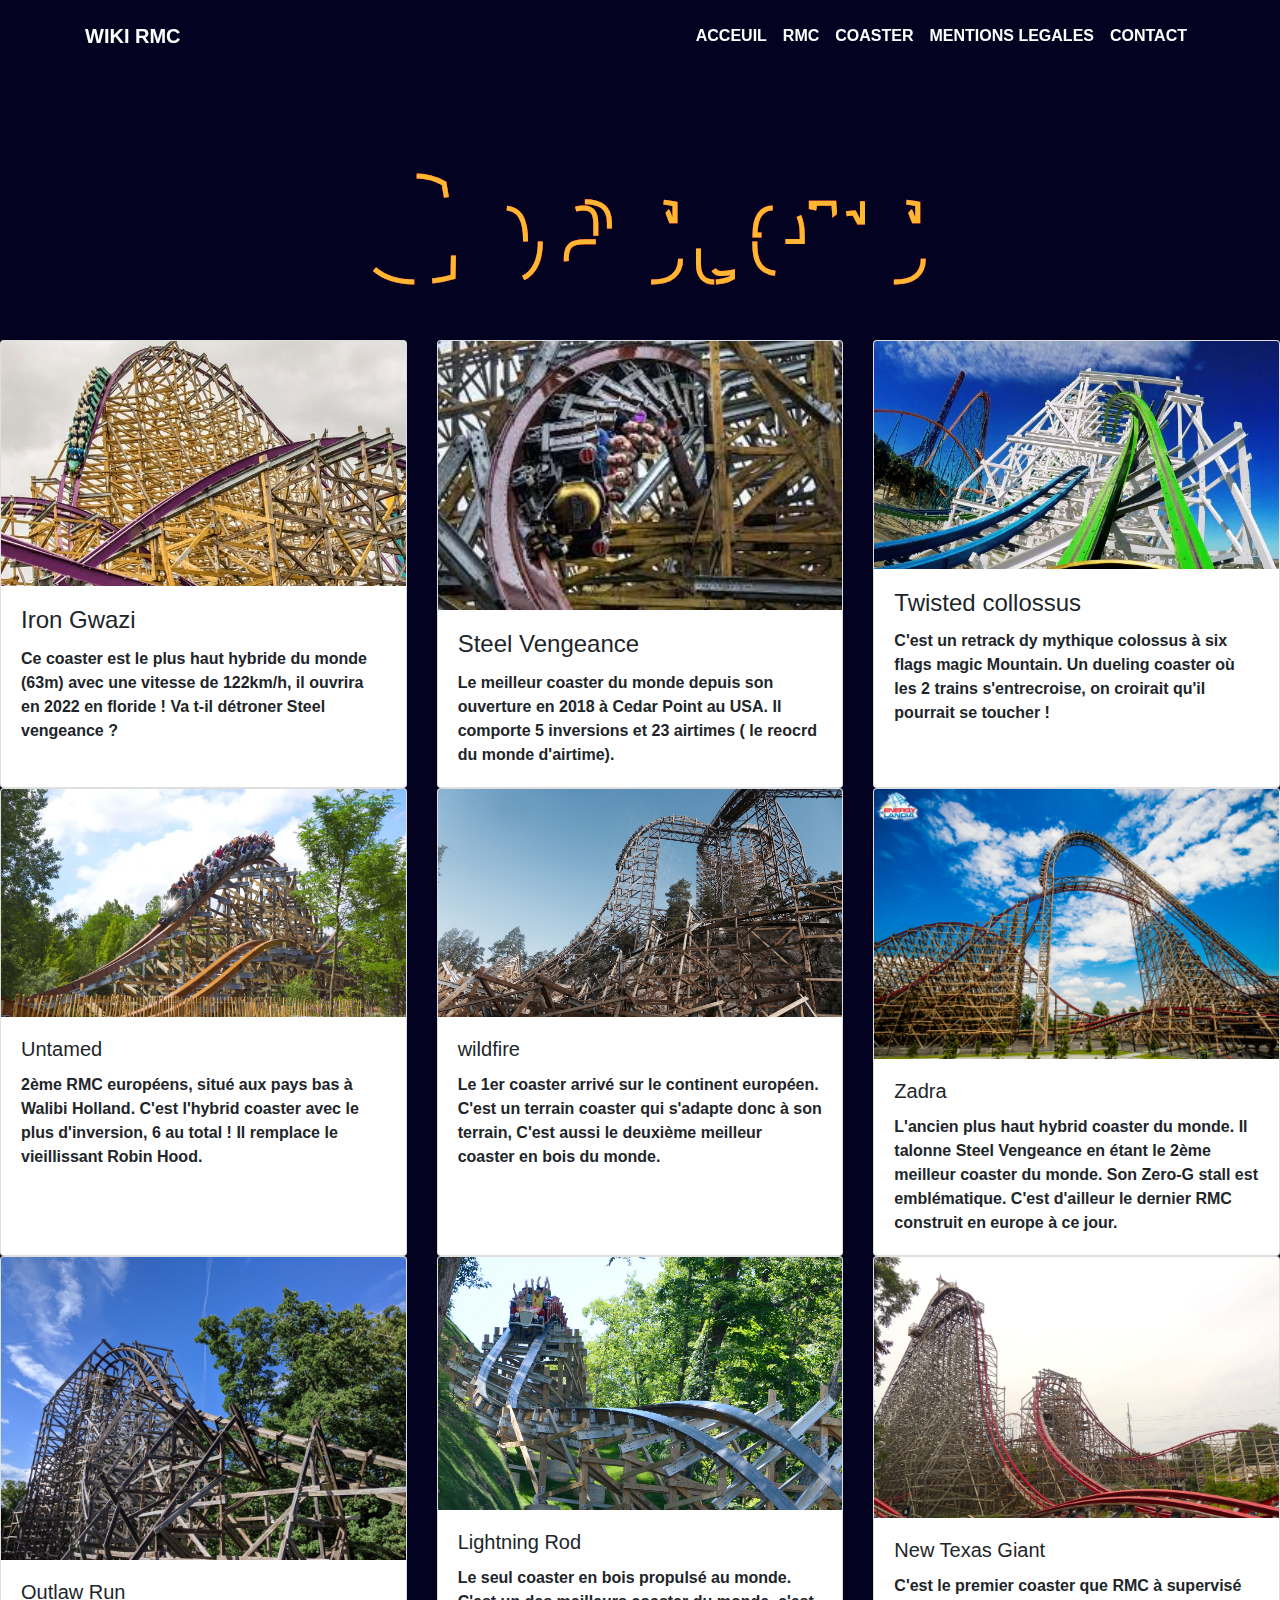
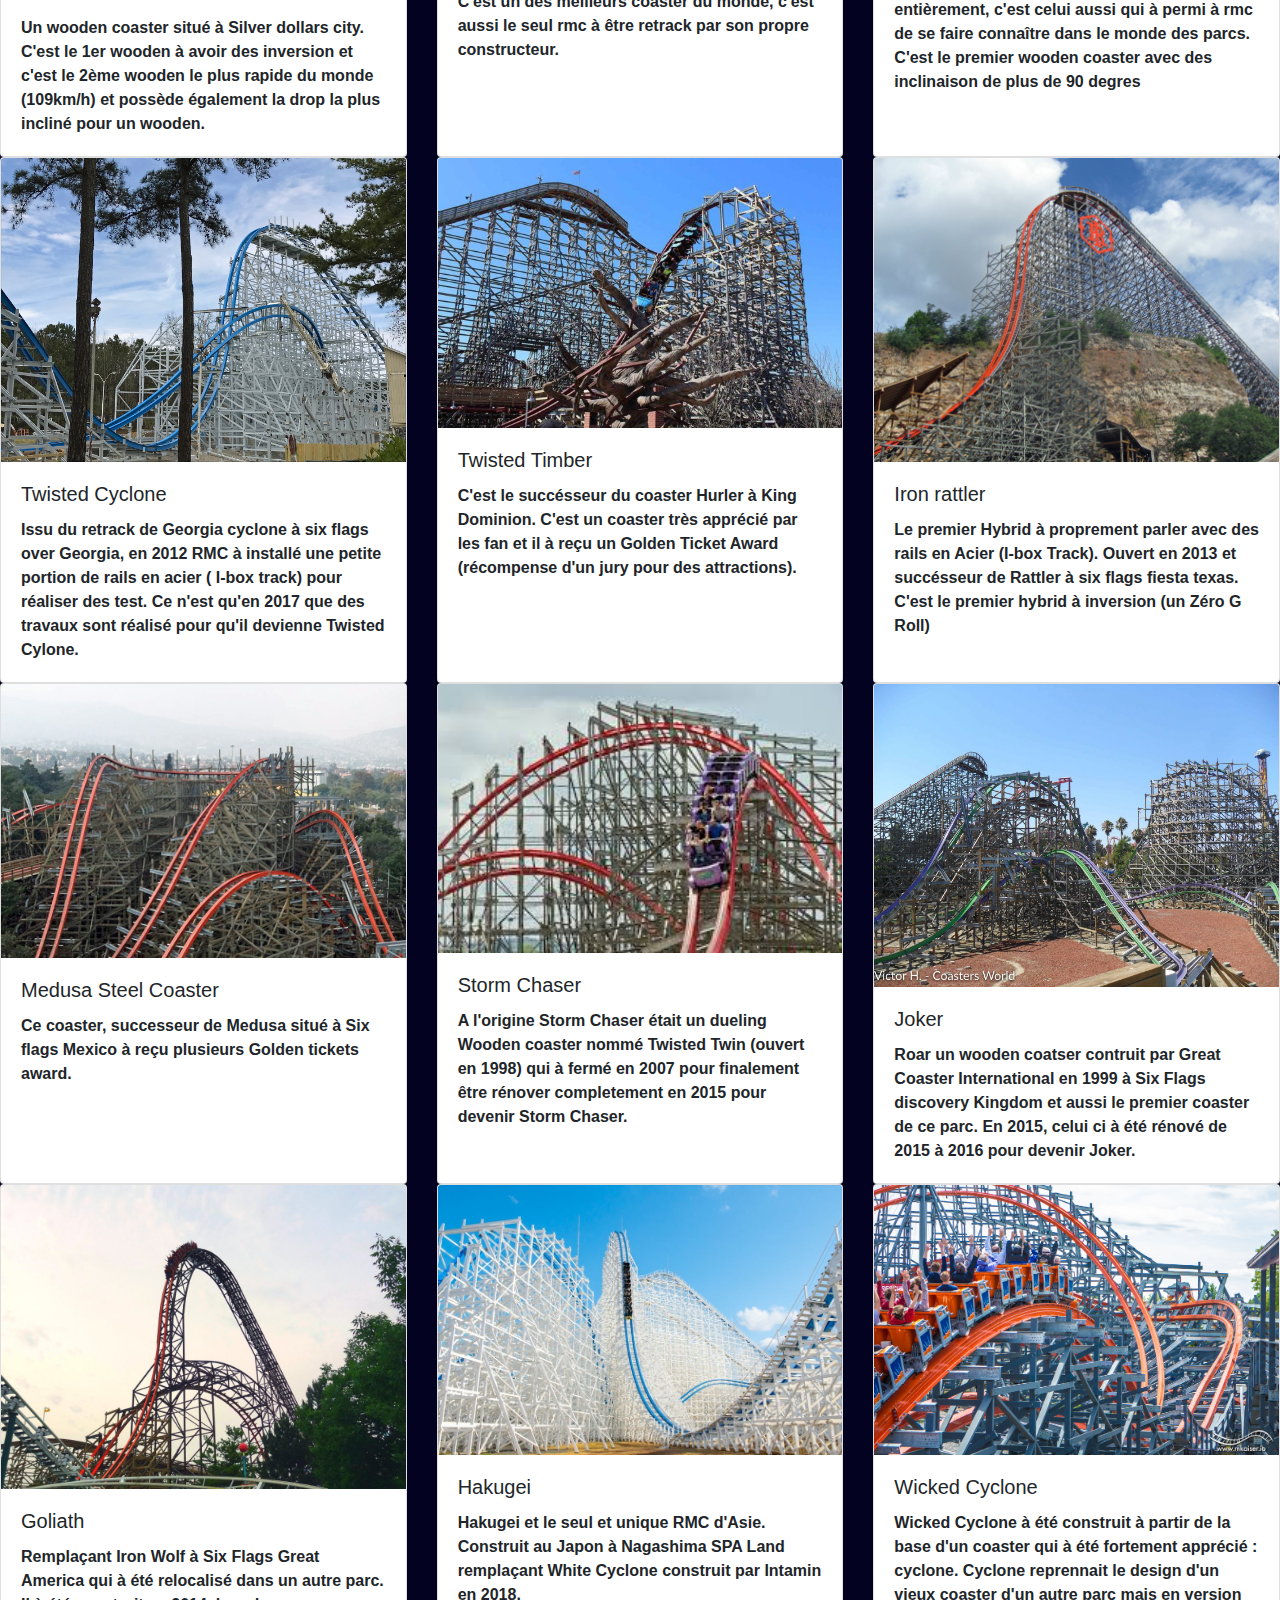
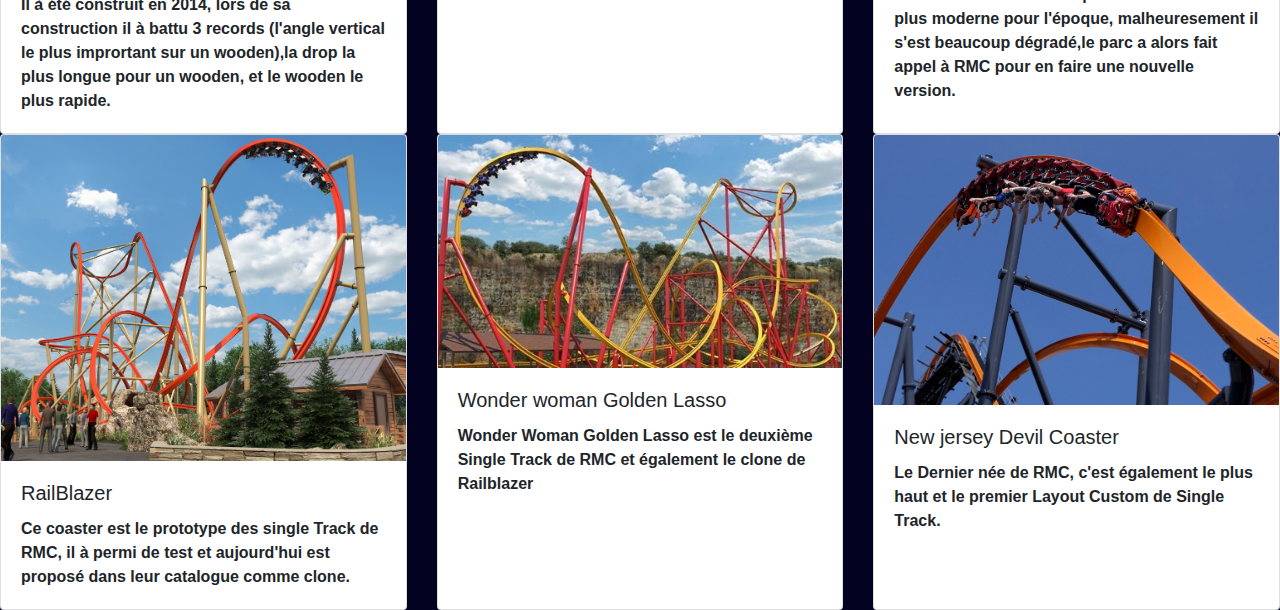
==== projet_RMC/projet_RMC/coaster.html @ e32b7cf5 "Add files via upload" ====
<html>
<head>
<meta http-equiv="Content-Type" content="text/html"; charset="UTF-8" />

    <meta name="viewport" content="width=device-width, initial-scale=1, shrink-to-fit=no">
<link rel="stylesheet" href="https://stackpath.bootstrapcdn.com/bootstrap/4.4.1/css/bootstrap.min.css" integrity="sha384-Vkoo8x4CGsO3+Hhxv8T/Q5PaXtkKtu6ug5TOeNV6gBiFeWPGFN9MuhOf23Q9Ifjh" crossorigin="anonymous">
<link rel="stylesheet" href="css/main.css">
<script type="text/javascript" src="js/script.js"></script>
<title>Projet SLAM RMC WIKI</title>
</head>
<body>
    <body>
        <ul class="background"></ul>
        <header class="header container-fluid">
            <nav class="navbar navbar-expand-lg fixed-top py-3 row">
                <div class="container"><a href="#" class="navbar-brand text-uppercase font-weight-bold">Wiki RMC</a>
                    <button type="button" data-toggle="collapse" data-target="#navbarSupportedContent" aria-controls="navbarSupportedContent" aria-expanded="false" aria-label="Toggle navigation" class="navbar-toggler navbar-toggler-right"><i class="fa fa-bars"></i></button>
                    
                    <div id="navbarSupportedContent" class="collapse navbar-collapse">
                        <ul class="navbar-nav ml-auto">
                            <li class="nav-item active"><a href="index.html" class="nav-link text-uppercase font-weight-bold">Acceuil <span class="sr-only">(current)</span></a></li>
                            <li class="nav-item"><a href="rmc.html" class="nav-link text-uppercase font-weight-bold">RMC</a></li>
                            <li class="nav-item"><a href="coaster.html" class="nav-link text-uppercase font-weight-bold">Coaster</a></li>
                            <li class="nav-item"><a href="condition.html" class="nav-link text-uppercase font-weight-bold">Mentions Legales</a></li>
                            <li class="nav-item"><a href="contact.html" class="nav-link text-uppercase font-weight-bold">Contact</a></li>
                        </ul>
                    </div>
                </div>
            </nav>
        </header>
      </body>     
      <svg viewBox="0 0 960 300">
        <symbol id="s-text">
            <text text-anchor="middle" x="50%" y="80%">Coasters</text>
        </symbol>
    
        <g class = "g-ants">
            <use xlink:href="#s-text" class="text-copy"></use>
            <use xlink:href="#s-text" class="text-copy"></use>
            <use xlink:href="#s-text" class="text-copy"></use>
            <use xlink:href="#s-text" class="text-copy"></use>
            <use xlink:href="#s-text" class="text-copy"></use>
        </g>
    </svg>

    <div class="card-deck">
        <div class="card">
          <img src="images/IronGwazi.jpg" class="card-img-top" alt="">
          <div class="card-body">
            <h4 class="card-title">Iron Gwazi</h4>
            <p class="card-text">Ce coaster est le plus haut hybride du monde (63m) avec une vitesse de 122km/h, il ouvrira en 2022 en floride ! Va t-il détroner Steel vengeance ?</p>
          </div>
        </div>
        <div class="card">
          <img src="images/steel vengeance.jfif" class="card-img-top" alt="">
          <div class="card-body">
            <h4 class="card-title">Steel Vengeance</h4>
            <p class="card-text">Le meilleur coaster du monde depuis son ouverture en 2018 à Cedar Point au USA. Il comporte 5 inversions et 23 airtimes ( le reocrd du monde d'airtime).</p>
          </div>
        </div>
        <div class="card">
          <img src="images/twited colossus.jpg" class="card-img-top" alt="">
          <div class="card-body">
            <h4 class="card-title">Twisted collossus</h4>
            <p class="card-text">C'est un retrack dy mythique colossus à six flags magic Mountain. Un dueling coaster où les 2 trains s'entrecroise, on croirait qu'il pourrait se toucher !</p>
          </div>
        </div>
      </div>
      <div class="card-deck">
        <div class="card">
          <img src="images/untamed.jpg" class="card-img-top" alt="">
          <div class="card-body">
            <h5 class="card-title">Untamed</h5>
            <p class="card-text">2ème RMC européens, situé aux pays bas à Walibi Holland. C'est l'hybrid coaster avec le plus d'inversion, 6 au total ! Il remplace le vieillissant Robin Hood.</p>
          </div>
        </div>
        <div class="card">
          <img src="images/wildfire.jpg" class="card-img-top" alt="">
          <div class="card-body">
            <h5 class="card-title">wildfire</h5>
            <p class="card-text">Le 1er coaster arrivé sur le continent européen. C'est un terrain coaster qui s'adapte donc à son terrain, C'est aussi le deuxième meilleur coaster en bois du monde.</p>
          </div>
        </div>
        <div class="card">
          <img src="images/zadra.jpg" class="card-img-top" alt="">
          <div class="card-body">
            <h5 class="card-title">Zadra</h5>
            <p class="card-text">L'ancien plus haut hybrid coaster du monde. Il talonne Steel Vengeance en étant le 2ème meilleur coaster du monde. Son Zero-G stall est emblématique. C'est d'ailleur le dernier RMC construit en europe à ce jour.</p>
          </div>
        </div>
      </div>
      <div class="card-deck">
        <div class="card">
          <img src="images/outlaw run.jpg" class="card-img-top" alt="">
          <div class="card-body">
            <h5 class="card-title">Outlaw Run </h5>
            <p class="card-text">Un wooden coaster situé à Silver dollars city. C'est le 1er wooden à avoir des inversion et c'est le 2ème wooden le plus rapide du monde (109km/h) et possède également la drop la plus incliné pour un wooden.</p>
          </div>
        </div>
        <div class="card">
          <img src="images/lightning rod.jpg" class="card-img-top" alt="">
          <div class="card-body">
            <h5 class="card-title">Lightning Rod</h5>
            <p class="card-text">Le seul coaster en bois propulsé au monde. C'est un des meilleurs coaster du monde, c'est aussi le seul rmc à être retrack par son propre constructeur.</p>
          </div>
        </div>
        <div class="card">
          <img src="images/new texas giant.jpg" class="card-img-top" alt="">
          <div class="card-body">
            <h5 class="card-title">New Texas Giant</h5>
            <p class="card-text">C'est le premier coaster que RMC à supervisé entièrement, c'est celui aussi qui à permi à rmc de se faire connaître dans le monde des parcs. C'est le premier wooden coaster avec des inclinaison de plus de 90 degres</p>
          </div>
        </div>
      </div>
      <div class="card-deck">
        <div class="card">
          <img src="images/twisted cyclone.jfif" class="card-img-top" alt="">
          <div class="card-body">
            <h5 class="card-title">Twisted Cyclone</h5>
            <p class="card-text">Issu du retrack de Georgia cyclone à six flags over Georgia, en 2012 RMC à installé une petite portion de rails en acier ( I-box track) pour réaliser des test. Ce n'est qu'en 2017 que des travaux sont réalisé pour qu'il devienne Twisted Cylone.</p>
          </div>
        </div>
        <div class="card">
          <img src="images/twisted timber.jpg" class="card-img-top" alt="">
          <div class="card-body">
            <h5 class="card-title">Twisted Timber</h5>
            <p class="card-text">C'est le succésseur du coaster Hurler à King Dominion. C'est un coaster très apprécié par les fan et il à reçu un Golden Ticket Award (récompense d'un jury pour des attractions).</p>
          </div>
        </div>
        <div class="card">
          <img src="images/iron rattler.jpg" class="card-img-top" alt="">
          <div class="card-body">
            <h5 class="card-title">Iron rattler</h5>
            <p class="card-text">Le premier Hybrid à proprement parler avec des rails en Acier (I-box Track). Ouvert en 2013 et succésseur de Rattler à six flags fiesta texas. C'est le premier hybrid à inversion (un Zéro G Roll)</p>
          </div>
        </div>
      </div>
      <div class="card-deck">
        <div class="card">
          <img src="images/medusa.jfif" class="card-img-top" alt="">
          <div class="card-body">
            <h5 class="card-title">Medusa Steel Coaster</h5>
            <p class="card-text">Ce coaster, successeur de Medusa situé à Six flags Mexico à reçu plusieurs Golden tickets award.</p>
          </div>
        </div>
        <div class="card">
          <img src="images/storm chaser.jfif" class="card-img-top" alt="">
          <div class="card-body">
            <h5 class="card-title">Storm Chaser</h5>
            <p class="card-text">A l'origine Storm Chaser était un dueling Wooden coaster nommé Twisted Twin (ouvert en 1998) qui à fermé en 2007 pour finalement être rénover completement en 2015 pour devenir Storm Chaser.</p>
          </div>
        </div>
        <div class="card">
          <img src="images/joker.jpg" class="card-img-top" alt="">
          <div class="card-body">
            <h5 class="card-title">Joker</h5>
            <p class="card-text">Roar un wooden coatser contruit par Great Coaster International en 1999 à Six Flags discovery Kingdom et aussi le premier coaster de ce parc. En 2015, celui ci à été rénové de 2015 à 2016 pour devenir Joker.</p>
          </div>
        </div>
      </div>
      <div class="card-deck">
        <div class="card">
          <img src="images/goliath.jpg" class="card-img-top" alt="">
          <div class="card-body">
            <h5 class="card-title">Goliath</h5>
            <p class="card-text">Remplaçant Iron Wolf à Six Flags Great America qui à été relocalisé dans un autre parc. Il à été construit en 2014, lors de sa construction il à battu 3 records (l'angle vertical le plus imprortant sur un wooden),la drop la plus longue pour un wooden, et le wooden le plus rapide.</p>
          </div>
        </div>
        <div class="card">
          <img src="images/hakugei.jpg" class="card-img-top" alt="">
          <div class="card-body">
            <h5 class="card-title">Hakugei</h5>
            <p class="card-text">Hakugei et le seul et unique RMC d'Asie. Construit au Japon à Nagashima SPA Land remplaçant White Cyclone construit par Intamin en 2018.</p>
          </div>
        </div>
        <div class="card">
          <img src="images/wicked cyclone.jpg" class="card-img-top" alt="">
          <div class="card-body">
            <h5 class="card-title">Wicked Cyclone</h5>
            <p class="card-text">Wicked Cyclone à été construit à partir de la base d'un coaster qui à été fortement apprécié : cyclone. Cyclone reprennait le design d'un vieux coaster d'un autre parc mais en version plus moderne pour l'époque, malheuresement il s'est beaucoup dégradé,le parc a alors fait appel à RMC pour en faire une nouvelle version.</p>
          </div>
        </div>
      </div>
      <div class="card-deck">
        <div class="card">
          <img src="images/rail blazer.jpg" class="card-img-top" alt="">
          <div class="card-body">
            <h5 class="card-title">RailBlazer</h5>
            <p class="card-text">
              Ce coaster est le prototype des single Track de RMC, il à permi de test et aujourd'hui est proposé dans leur catalogue comme clone.
            </p>
          </div>
        </div>
        <div class="card">
          <img src="images/wonder wooman.jpg" class="card-img-top" alt="">
          <div class="card-body">
            <h5 class="card-title">Wonder woman Golden Lasso</h5>
            <p class="card-text">Wonder Woman Golden Lasso est le deuxième Single Track de RMC et également le clone de Railblazer</p>
          </div>
        </div>
        <div class="card">
          <img src="images/new jersey devil coaster.jpg" class="card-img-top" alt="">
          <div class="card-body">
            <h5 class="card-title">New jersey Devil Coaster</h5>
            <p class="card-text">Le Dernier née de RMC, c'est également le plus haut et le premier Layout Custom de Single Track.</p>
          </div>
        </div>
      </div>
    <script src="https://code.jquery.com/jquery-3.3.1.slim.min.js" integrity="sha384-q8i/X+965DzO0rT7abK41JStQIAqVgRVzpbzo5smXKp4YfRvH+8abtTE1Pi6jizo" crossorigin="anonymous"></script>
    <script src="https://cdnjs.cloudflare.com/ajax/libs/popper.js/1.14.7/umd/popper.min.js" integrity="sha384-UO2eT0CpHqdSJQ6hJty5KVphtPhzWj9WO1clHTMGa3JDZwrnQq4sF86dIHNDz0W1" crossorigin="anonymous"></script>
    <script src="https://stackpath.bootstrapcdn.com/bootstrap/4.3.1/js/bootstrap.min.js" integrity="sha384-JjSmVgyd0p3pXB1rRibZUAYoIIy6OrQ6VrjIEaFf/nJGzIxFDsf4x0xIM+B07jRM" crossorigin="anonymous"></script>
</body>
---- projet_RMC/projet_RMC/css/main.css ----
.interface
{
    color:white;
    font-family:Helvetica;
}


.navbar {
    transition: all 0.4s;
}

.navbar .nav-link {
    color: #fff;
}

.navbar .nav-link:hover,
.navbar .nav-link:focus {
    color: #fff;
    text-decoration: none;
}

.navbar .navbar-brand {
    color: #fff;
}


/* Change navbar styling on scroll */
.navbar.active {
    background: #fff;
    box-shadow: 1px 2px 10px rgba(0, 0, 0, 0.1);
}

.navbar.active .nav-link {
    color: #555;
}

.navbar.active .nav-link:hover,
.navbar.active .nav-link:focus {
    color: #555;
    text-decoration: none;
}

.navbar.active .navbar-brand {
    color: #555;
}


/* Change navbar styling on small viewports */
@media (max-width: 991.98px) {
    .navbar {
        background: #fff;
    }

    .navbar .navbar-brand, .navbar .nav-link {
        color: #555;
    }
}

body{
    background-color:#363636;
}

.cont{
    margin: 250px;
    width: 950px;
    height: 750px;
    line-height: 115px;
    text-align: center;
}
.resize_fit_center {
    max-width:100%;
    max-height:100%;
    vertical-align: auto;
}

.txtg{
    color:white;
    font-size:40px;
    font-family:Helvetica;
    margin:center;
    text-align:center;
}
.txt{
    color:white;
    font-size:20px;
    font-family:Helvetica;
    margin:center;
    text-align:center;
}
@import url(https://fonts.googleapis.com/css?family=Montserrat);

html, body{
  height: 100%;
  font-weight: 800;
}

body{
  background: #030321;
  font-family: Arial;
}

svg {
    display: block;
    font: 10.5em 'Montserrat';
    width: 960px;
    height: 300px;
    margin: 0 auto;
}

.text-copy {
    fill: none;
    stroke: white;
    stroke-dasharray: 6% 29%;
    stroke-width: 5px;
    stroke-dashoffset: 0%;
    animation: stroke-offset 5.5s infinite linear;
}

.text-copy:nth-child(1){
	stroke: #4D163D;
	animation-delay: -1;
}

.text-copy:nth-child(2){
	stroke: #840037;
	animation-delay: -2s;
}

.text-copy:nth-child(3){
	stroke: #BD0034;
	animation-delay: -3s;
}

.text-copy:nth-child(4){
	stroke: #BD0034;
	animation-delay: -4s;
}

.text-copy:nth-child(5){
	stroke: #FDB731;
	animation-delay: -5s;
}

@keyframes stroke-offset{
	100% {stroke-dashoffset: -35%;}
}


img {
    -webkit-transition: all 0.2s;
    -moz-transition: all 0.2s;
    -ms-transition: all 0.2s;
    -o-transition: all 0.2s;
    transition: all 0.2s;
}
img:hover {
    border : 2px solid #000000;
    box-shadow:8px 8px 10px 0 rgba(0,0,0,0.5);
}

.row {
    display: flex;
  }
  .col {
    flex: 1; 
    padding: 1em;
    border: solid;
  }

.titre
{
    font-family: Arial, Helvetica, sans-serif;
    color:white;
    font-size:45px;
    text-align: auto,justify;
    margin:auto;    
}

.card-horizontal {
    display: flex;
    flex: 1 1 auto;
}

.img {
	max-width: 100%;
	height: auto;
}
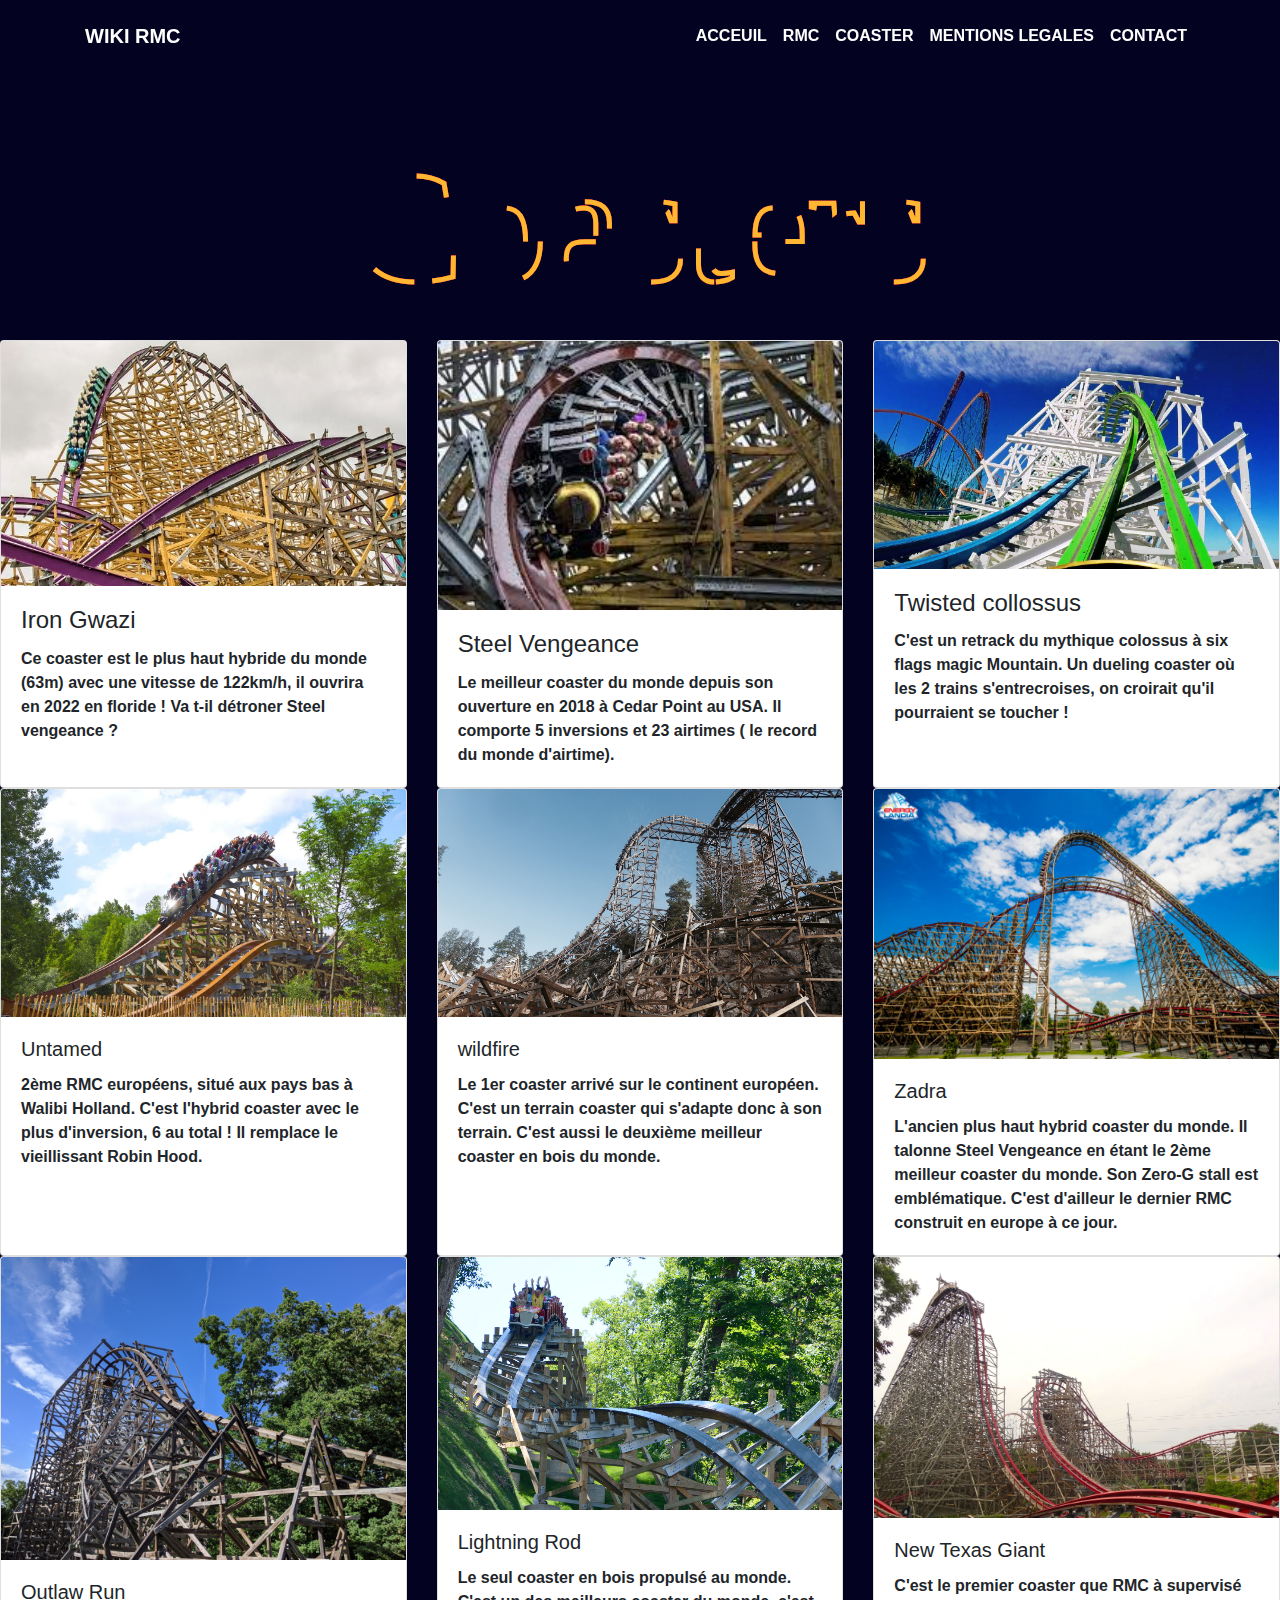
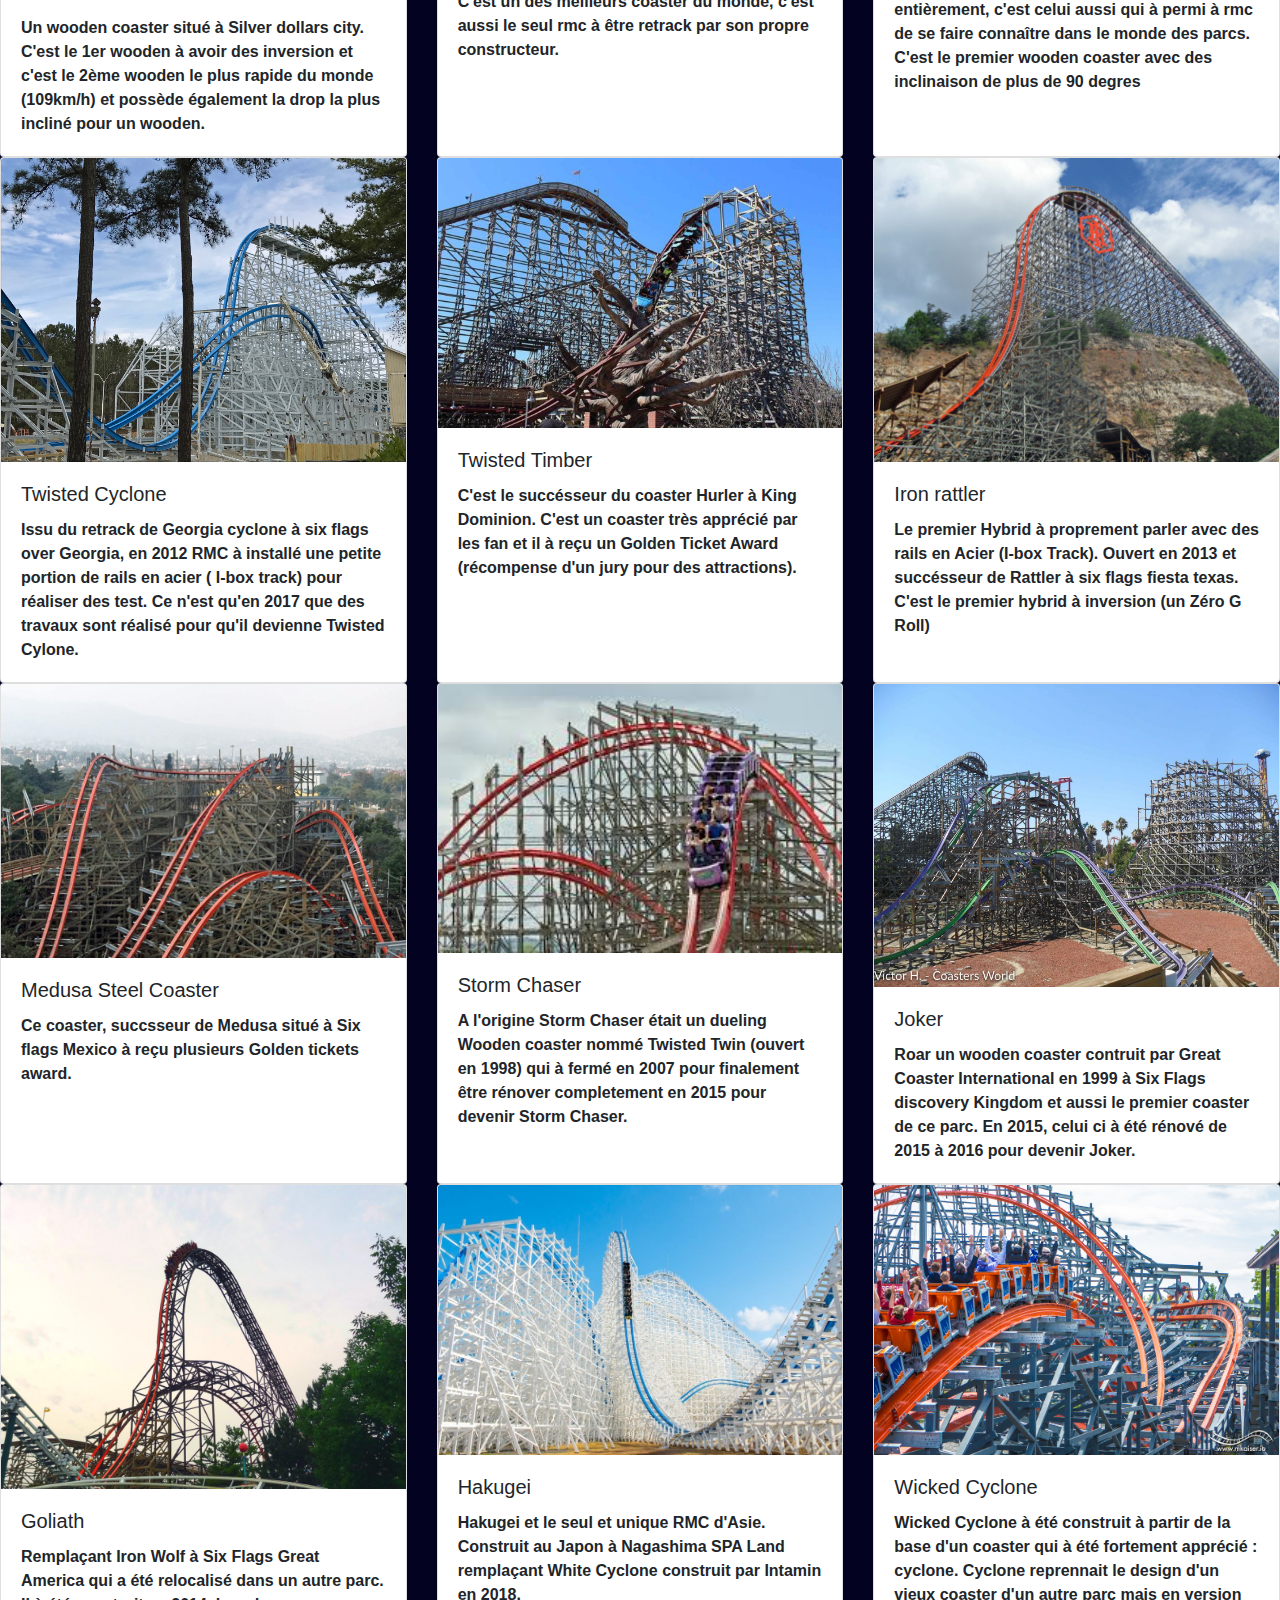
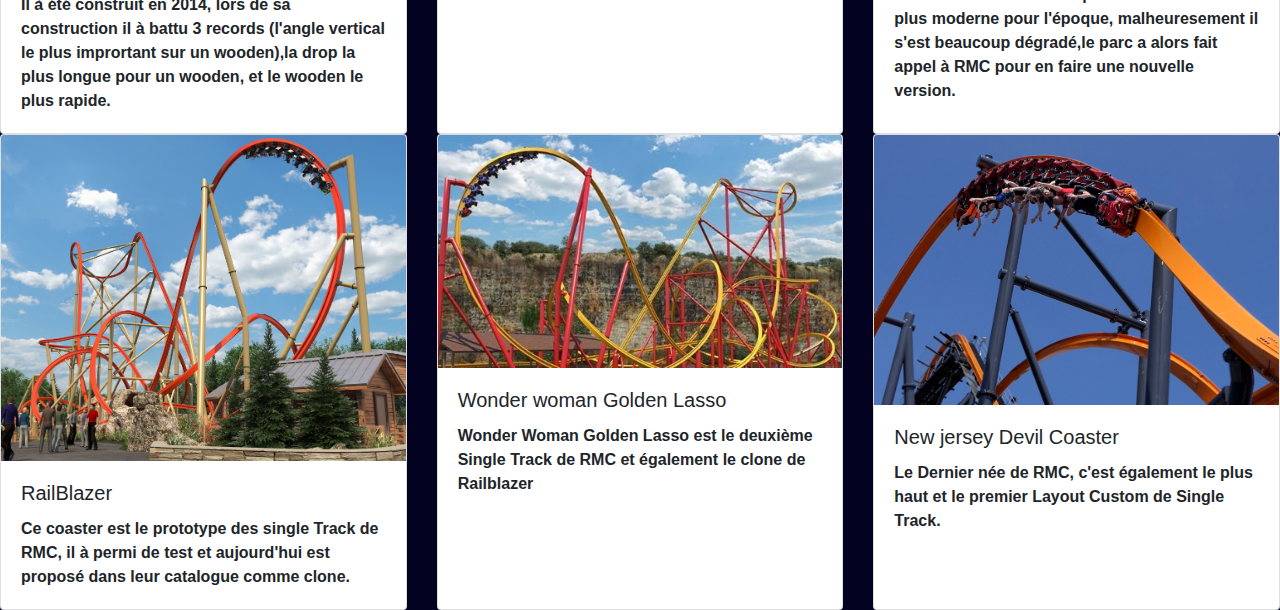
==== commit 552707df: "Update coaster.html" ====
--- a/projet_RMC/projet_RMC/coaster.html
+++ b/projet_RMC/projet_RMC/coaster.html
@@ -55,14 +55,14 @@
           <img src="images/steel vengeance.jfif" class="card-img-top" alt="">
           <div class="card-body">
             <h4 class="card-title">Steel Vengeance</h4>
-            <p class="card-text">Le meilleur coaster du monde depuis son ouverture en 2018 à Cedar Point au USA. Il comporte 5 inversions et 23 airtimes ( le reocrd du monde d'airtime).</p>
+            <p class="card-text">Le meilleur coaster du monde depuis son ouverture en 2018 à Cedar Point au USA. Il comporte 5 inversions et 23 airtimes ( le record du monde d'airtime).</p>
           </div>
         </div>
         <div class="card">
           <img src="images/twited colossus.jpg" class="card-img-top" alt="">
           <div class="card-body">
             <h4 class="card-title">Twisted collossus</h4>
-            <p class="card-text">C'est un retrack dy mythique colossus à six flags magic Mountain. Un dueling coaster où les 2 trains s'entrecroise, on croirait qu'il pourrait se toucher !</p>
+            <p class="card-text">C'est un retrack du mythique colossus à six flags magic Mountain. Un dueling coaster où les 2 trains s'entrecroises, on croirait qu'il pourraient se toucher !</p>
           </div>
         </div>
       </div>
@@ -78,7 +78,7 @@
           <img src="images/wildfire.jpg" class="card-img-top" alt="">
           <div class="card-body">
             <h5 class="card-title">wildfire</h5>
-            <p class="card-text">Le 1er coaster arrivé sur le continent européen. C'est un terrain coaster qui s'adapte donc à son terrain, C'est aussi le deuxième meilleur coaster en bois du monde.</p>
+            <p class="card-text">Le 1er coaster arrivé sur le continent européen. C'est un terrain coaster qui s'adapte donc à son terrain. C'est aussi le deuxième meilleur coaster en bois du monde.</p>
           </div>
         </div>
         <div class="card">
@@ -140,7 +140,7 @@
           <img src="images/medusa.jfif" class="card-img-top" alt="">
           <div class="card-body">
             <h5 class="card-title">Medusa Steel Coaster</h5>
-            <p class="card-text">Ce coaster, successeur de Medusa situé à Six flags Mexico à reçu plusieurs Golden tickets award.</p>
+            <p class="card-text">Ce coaster, succsseur de Medusa situé à Six flags Mexico à reçu plusieurs Golden tickets award.</p>
           </div>
         </div>
         <div class="card">
@@ -154,7 +154,7 @@
           <img src="images/joker.jpg" class="card-img-top" alt="">
           <div class="card-body">
             <h5 class="card-title">Joker</h5>
-            <p class="card-text">Roar un wooden coatser contruit par Great Coaster International en 1999 à Six Flags discovery Kingdom et aussi le premier coaster de ce parc. En 2015, celui ci à été rénové de 2015 à 2016 pour devenir Joker.</p>
+            <p class="card-text">Roar un wooden coaster contruit par Great Coaster International en 1999 à Six Flags discovery Kingdom et aussi le premier coaster de ce parc. En 2015, celui ci à été rénové de 2015 à 2016 pour devenir Joker.</p>
           </div>
         </div>
       </div>
@@ -163,7 +163,7 @@
           <img src="images/goliath.jpg" class="card-img-top" alt="">
           <div class="card-body">
             <h5 class="card-title">Goliath</h5>
-            <p class="card-text">Remplaçant Iron Wolf à Six Flags Great America qui à été relocalisé dans un autre parc. Il à été construit en 2014, lors de sa construction il à battu 3 records (l'angle vertical le plus imprortant sur un wooden),la drop la plus longue pour un wooden, et le wooden le plus rapide.</p>
+            <p class="card-text">Remplaçant Iron Wolf à Six Flags Great America qui a été relocalisé dans un autre parc. Il à été construit en 2014, lors de sa construction il à battu 3 records (l'angle vertical le plus imprortant sur un wooden),la drop la plus longue pour un wooden, et le wooden le plus rapide.</p>
           </div>
         </div>
         <div class="card">
@@ -209,4 +209,4 @@
     <script src="https://code.jquery.com/jquery-3.3.1.slim.min.js" integrity="sha384-q8i/X+965DzO0rT7abK41JStQIAqVgRVzpbzo5smXKp4YfRvH+8abtTE1Pi6jizo" crossorigin="anonymous"></script>
     <script src="https://cdnjs.cloudflare.com/ajax/libs/popper.js/1.14.7/umd/popper.min.js" integrity="sha384-UO2eT0CpHqdSJQ6hJty5KVphtPhzWj9WO1clHTMGa3JDZwrnQq4sF86dIHNDz0W1" crossorigin="anonymous"></script>
     <script src="https://stackpath.bootstrapcdn.com/bootstrap/4.3.1/js/bootstrap.min.js" integrity="sha384-JjSmVgyd0p3pXB1rRibZUAYoIIy6OrQ6VrjIEaFf/nJGzIxFDsf4x0xIM+B07jRM" crossorigin="anonymous"></script>
-</body>+</body>
